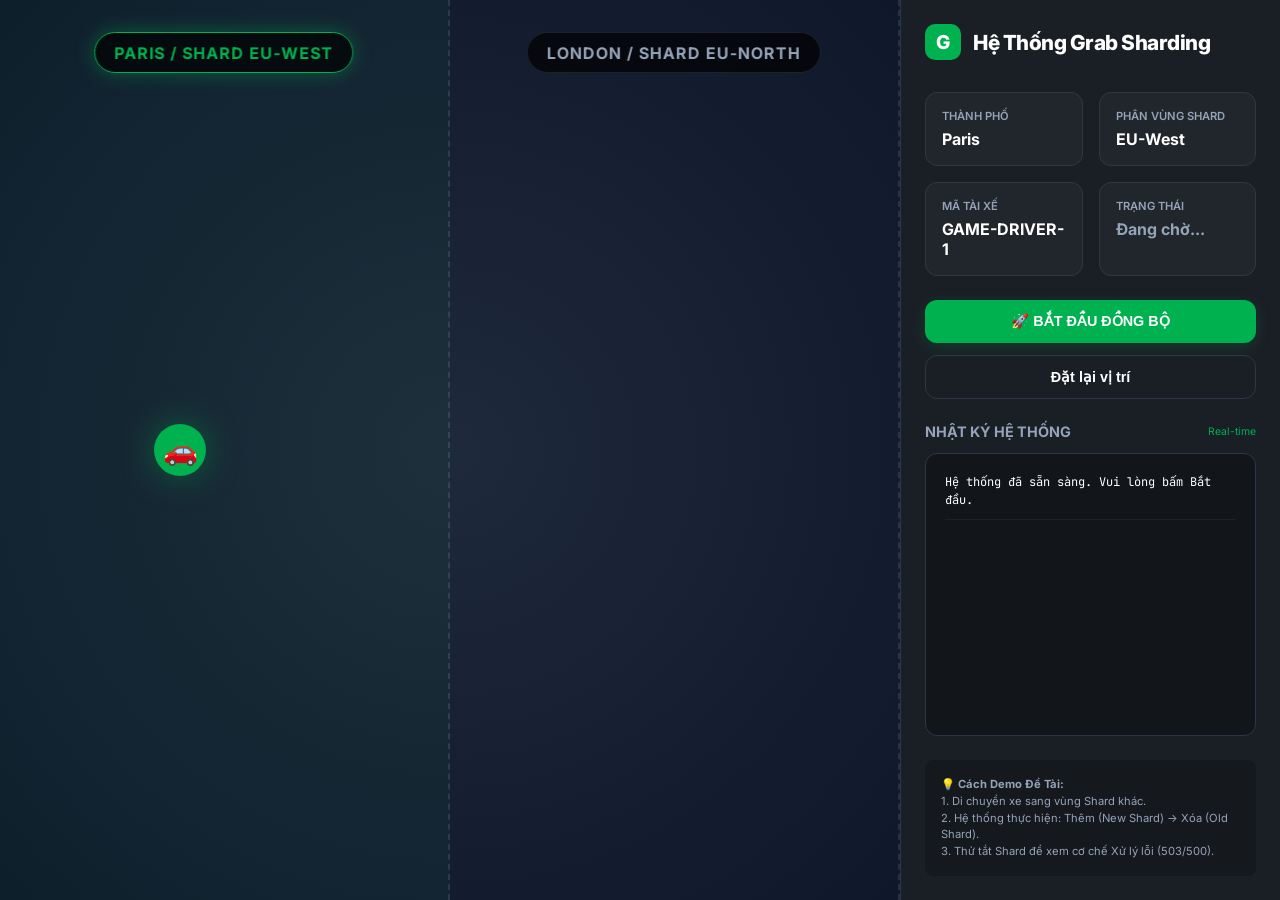
==== gateway/templates/game.html @ 64653b92 "Day du an len github" ====
<!DOCTYPE html>
<html lang="vi">
<head>
    <meta charset="UTF-8">
    <meta name="viewport" content="width=device-width, initial-scale=1.0">
    <title>Bảng Điều Khiển Geo-Sharding - Grab Clone</title>
    <link rel="preconnect" href="https://fonts.googleapis.com">
    <link rel="preconnect" href="https://fonts.gstatic.com" crossorigin>
    <link href="https://fonts.googleapis.com/css2?family=Inter:wght@400;600;700;800&family=JetBrains+Mono&display=swap" rel="stylesheet">
    <style>
        :root {
            --primary: #00B14F; /* Màu xanh Grab */
            --primary-glow: rgba(0, 177, 79, 0.4);
            --bg-dark: #0A0E12;
            --card-bg: #1A1F26;
            --text-main: #FFFFFF;
            --text-muted: #94A3B8;
            --danger: #EF4444;
            --warning: #F59E0B;
            --success: #10B981;
            --border-color: #2D3748;
            --font-family: 'Inter', system-ui, -apple-system, sans-serif;
        }

        * { margin: 0; padding: 0; box-sizing: border-box; }

        body {
            background-color: var(--bg-dark);
            color: var(--text-main);
            font-family: var(--font-family);
            overflow: hidden;
            height: 100vh;
            width: 100vw;
        }

        .app-container {
            display: grid;
            grid-template-columns: 1fr 380px;
            height: 100vh;
        }

        /* Vùng bản đồ */
        .game-viewport {
            position: relative;
            overflow: hidden;
            background: radial-gradient(circle at center, #1e293b 0%, #0f172a 100%);
            cursor: crosshair;
        }

        #map-grid {
            position: absolute;
            top: 0;
            left: 0;
            width: 100%;
            height: 100%;
            display: flex;
        }

        .region {
            width: 50%;
            height: 100%;
            position: relative;
            border-right: 2px dashed rgba(255, 255, 255, 0.1);
            transition: background 0.3s ease;
        }

        .region-label {
            position: absolute;
            top: 2rem;
            left: 50%;
            transform: translateX(-50%);
            background: rgba(0, 0, 0, 0.7);
            backdrop-filter: blur(10px);
            padding: 0.6rem 1.2rem;
            border-radius: 9999px;
            border: 1px solid rgba(255, 255, 255, 0.1);
            font-weight: 700;
            letter-spacing: 1px;
            color: var(--text-muted);
            pointer-events: none;
            z-index: 10;
            text-transform: uppercase;
            white-space: nowrap;
        }

        .region.active {
            background: rgba(0, 177, 79, 0.05);
        }

        .region.active .region-label {
            color: var(--primary);
            border-color: var(--primary);
            box-shadow: 0 0 20px var(--primary-glow);
        }

        /* Nhân vật xe */
        #player {
            position: absolute;
            width: 52px;
            height: 52px;
            background: var(--primary);
            border-radius: 50%;
            transform: translate(-50%, -50%);
            box-shadow: 0 0 35px var(--primary-glow);
            display: flex;
            align-items: center;
            justify-content: center;
            z-index: 100;
            cursor: grab;
            transition: transform 0.1s linear;
        }

        #player::after { content: "🚗"; font-size: 28px; }
        #player:active { cursor: grabbing; transform: translate(-50%, -50%) scale(1.1); }

        /* Bảng điều khiển */
        .side-panel {
            background: var(--card-bg);
            border-left: 1px solid var(--border-color);
            padding: 1.5rem;
            display: flex;
            flex-direction: column;
            gap: 1.5rem;
            overflow-y: auto;
            box-shadow: -10px 0 30px rgba(0,0,0,0.5);
        }

        .brand { display: flex; align-items: center; gap: 0.75rem; margin-bottom: 0.5rem; }
        .brand .logo {
            width: 36px; height: 36px; background: var(--primary);
            border-radius: 10px; display: flex; align-items: center; justify-content: center;
            color: white; font-weight: 800; font-size: 1.2rem;
        }
        .brand h2 { font-size: 1.3rem; font-weight: 800; letter-spacing: -0.5px; }

        .stats-grid { display: grid; grid-template-columns: 1fr 1fr; gap: 1rem; }
        .stat-card {
            background: rgba(255, 255, 255, 0.03); border: 1px solid var(--border-color);
            padding: 1rem; border-radius: 12px; transition: all 0.3s ease;
        }
        .stat-card:hover { border-color: var(--primary); background: rgba(0, 177, 79, 0.02); }
        .stat-label { font-size: 0.7rem; color: var(--text-muted); text-transform: uppercase; font-weight: 600; }
        .stat-value { font-size: 1rem; font-weight: 700; margin-top: 6px; color: var(--text-main); }

        .btn-group { display: flex; flex-direction: column; gap: 0.8rem; }
        .btn {
            padding: 0.8rem 1rem; border-radius: 12px; border: none;
            font-weight: 700; cursor: pointer; transition: all 0.2s ease;
            display: flex; align-items: center; justify-content: center; gap: 0.5rem;
            font-size: 0.9rem;
        }
        .btn-primary { background: var(--primary); color: white; box-shadow: 0 4px 15px rgba(0, 177, 79, 0.2); }
        .btn-primary:hover { transform: translateY(-2px); filter: brightness(1.1); }
        .btn-outline { background: transparent; border: 1px solid var(--border-color); color: var(--text-main); }
        .btn-outline:hover { background: rgba(255,255,255,0.05); }

        .log-container { flex: 1; display: flex; flex-direction: column; gap: 0.8rem; min-height: 0; }
        .log-header { display: flex; justify-content: space-between; align-items: center; }
        .log-header h3 { font-size: 0.9rem; text-transform: uppercase; color: var(--text-muted); }
        
        #log-list {
            background: rgba(0, 0, 0, 0.3); border-radius: 12px; padding: 1.2rem;
            font-family: 'JetBrains Mono', monospace; font-size: 0.75rem;
            overflow-y: auto; flex: 1; border: 1px solid var(--border-color);
            line-height: 1.5;
        }
        .log-entry { margin-bottom: 0.6rem; padding-bottom: 0.6rem; border-bottom: 1px solid rgba(255, 255, 255, 0.05); }
        .log-entry.success { color: var(--success); }
        .log-entry.error { color: var(--danger); font-weight: 600; }
        .log-entry.warning { color: var(--warning); }

        #failure-overlay { position: absolute; bottom: 2rem; right: 26rem; z-index: 1000; display: flex; flex-direction: column; gap: 0.8rem; }
        .alert { 
            padding: 1.2rem; border-radius: 10px; background: #1A1F26; border-left: 5px solid var(--danger);
            box-shadow: 0 15px 40px rgba(0,0,0,0.6); animation: slideIn 0.3s ease-out;
            min-width: 280px;
        }
        @keyframes slideIn { from { transform: translateX(50px); opacity: 0; } to { transform: translateX(0); opacity: 1; } }
    </style>
</head>
<body>
    <div class="app-container">
        <!-- Vùng Bản Đồ Thực Tế -->
        <main class="game-viewport">
            <div id="map-grid">
                <div class="region paris active">
                    <div class="region-label">PARIS / SHARD EU-WEST</div>
                </div>
                <div class="region london">
                    <div class="region-label">LONDON / SHARD EU-NORTH</div>
                </div>
            </div>
            
            <div id="player" title="Dùng WASD hoặc Kéo thả để di chuyển"></div>
            <div id="failure-overlay"></div>
        </main>

        <!-- Bảng Điều Khiển Bên Phải -->
        <aside class="side-panel">
            <div class="brand">
                <div class="logo">G</div>
                <h2>Hệ Thống Grab Sharding</h2>
            </div>

            <div class="stats-grid">
                <div class="stat-card">
                    <div class="stat-label">Thành Phố</div>
                    <div class="stat-value" id="current-city">Paris</div>
                </div>
                <div class="stat-card">
                    <div class="stat-label">Phân vùng Shard</div>
                    <div class="stat-value" id="shard-target">EU-West</div>
                </div>
                <div class="stat-card">
                    <div class="stat-label">Mã Tài Xế</div>
                    <div class="stat-value">GAME-DRIVER-1</div>
                </div>
                <div class="stat-card">
                    <div class="stat-label">Trạng Thái</div>
                    <div class="stat-value" id="op-status" style="color: var(--text-muted)">Đang chờ...</div>
                </div>
            </div>

            <div class="btn-group">
                <button class="btn btn-primary" id="btn-toggle">🚀 BẮT ĐẦU ĐỒNG BỘ</button>
                <button class="btn btn-outline" id="btn-reset">Đặt lại vị trí</button>
            </div>

            <div class="log-container">
                <div class="log-header">
                    <h3>Nhật Ký Hệ Thống</h3>
                    <span style="font-size: 0.65rem; color: var(--primary);">Real-time</span>
                </div>
                <div id="log-list">
                    <div class="log-entry">Hệ thống đã sẵn sàng. Vui lòng bấm Bắt đầu.</div>
                </div>
            </div>

            <div style="font-size: 0.7rem; color: var(--text-muted); line-height: 1.5; background: rgba(0,0,0,0.2); padding: 1rem; border-radius: 8px;">
                <p><b>💡 Cách Demo Đề Tài:</b></p>
                <p>1. Di chuyển xe sang vùng Shard khác.</p>
                <p>2. Hệ thống thực hiện: Thêm (New Shard) -> Xóa (Old Shard).</p>
                <p>3. Thử tắt Shard để xem cơ chế Xử lý lỗi (503/500).</p>
            </div>
        </aside>
    </div>

    <script>
        const DRIVER_ID = "GAME-DRIVER-1";
        const REVALIDATE_INTERVAL = 5000;

        class Game {
            constructor() {
                this.player = { x: 20, y: 50, speed: 1.8 };
                this.isRunning = false;
                this.timer = null;
                this.isDragging = false;
                this.keys = {};
                this.init();
            }

            init() {
                this.viewport = document.querySelector('.game-viewport');
                this.playerEl = document.getElementById('player');
                this.btnToggle = document.getElementById('btn-toggle');
                
                // Điều khiển phím
                window.addEventListener('keydown', e => this.keys[e.key.toLowerCase()] = true);
                window.addEventListener('keyup', e => this.keys[e.key.toLowerCase()] = false);
                
                // Điều khiển chuột
                this.playerEl.addEventListener('mousedown', () => { this.isDragging = true; });
                window.addEventListener('mouseup', () => { this.isDragging = false; });
                window.addEventListener('mousemove', e => {
                    if (!this.isDragging) return;
                    const r = this.viewport.getBoundingClientRect();
                    this.player.x = ((e.clientX - r.left) / r.width) * 100;
                    this.player.y = ((e.clientY - r.top) / r.height) * 100;
                });

                this.btnToggle.addEventListener('click', () => this.toggleRevalidate());
                document.getElementById('btn-reset').addEventListener('click', () => { 
                    this.player.x = 20; this.player.y = 50; 
                    this.log("Đã đặt lại vị trí về Paris", "warning");
                });

                this.gameLoop();
            }

            getCity(x) { return x < 50 ? "Paris" : "London"; }
            getLatLng(x, y) {
                const base = x < 50 ? { lat: 48.8566, lng: 2.3522 } : { lat: 51.5074, lng: -0.1278 };
                return { 
                    lat: base.lat + (y - 50) * 0.005, 
                    lng: base.lng + (x - 50) * 0.005 
                };
            }

            gameLoop() {
                if (!this.isDragging) {
                    if (this.keys['w'] || this.keys['arrowup']) this.player.y -= this.player.speed;
                    if (this.keys['s'] || this.keys['arrowdown']) this.player.y += this.player.speed;
                    if (this.keys['a'] || this.keys['arrowleft']) this.player.x -= this.player.speed;
                    if (this.keys['d'] || this.keys['arrowright']) this.player.x += this.player.speed;
                }
                
                this.player.x = Math.max(0, Math.min(100, this.player.x));
                this.player.y = Math.max(0, Math.min(100, this.player.y));
                
                this.playerEl.style.left = `${this.player.x}%`;
                this.playerEl.style.top = `${this.player.y}%`;
                
                const city = this.getCity(this.player.x);
                const shard = city === "Paris" ? "EU-West" : "EU-North";
                
                document.getElementById('current-city').textContent = city;
                document.getElementById('shard-target').textContent = shard;
                
                document.querySelectorAll('.region').forEach(r => {
                    const isParisRegion = r.classList.contains('paris');
                    r.classList.toggle('active', (isParisRegion && city === 'Paris') || (!isParisRegion && city === 'London'));
                });

                requestAnimationFrame(() => this.gameLoop());
            }

            toggleRevalidate() {
                this.isRunning = !this.isRunning;
                this.btnToggle.textContent = this.isRunning ? '🛑 DỪNG ĐỒNG BỘ' : '🚀 BẮT ĐẦU ĐỒNG BỘ';
                this.btnToggle.style.background = this.isRunning ? 'var(--danger)' : 'var(--primary)';
                
                if (this.isRunning) {
                    this.log("Hệ thống hoạt động. Đang gửi tọa độ...", "success");
                    this.timer = setInterval(() => this.revalidate(), REVALIDATE_INTERVAL);
                    this.revalidate();
                } else {
                    clearInterval(this.timer);
                    this.log("Đã tạm dừng đồng bộ.", "warning");
                    document.getElementById('op-status').textContent = "Đã dừng";
                }
            }

            async revalidate() {
                const x = Math.round(this.player.x);
                const y = Math.round(this.player.y);
                const city = this.getCity(this.player.x);
                const payload = { DriverID: DRIVER_ID, City: city, PosX: x, PosY: y };

                try {
                    const res = await fetch('/write', {
                        method: 'POST',
                        headers: { 'Content-Type': 'application/json' },
                        body: JSON.stringify(payload)
                    });

                    const data = await res.json();
                    
                    if (!res.ok) {
                        this.log(`LỖI HỆ THỐNG: ${data.error || 'Không xác định'}`, "error");
                        document.getElementById('op-status').textContent = "Lỗi " + res.status;
                        return;
                    }

                    const statusMsg = data.status === 'migrated' ? 'Đã di chuyển Shard' : 'Đã cập nhật';
                    document.getElementById('op-status').textContent = statusMsg;
                    document.getElementById('op-status').style.color = data.status === 'migrated' ? 'var(--warning)' : 'var(--success)';

                    if (data.status === 'migrated') {
                        this.log(`DI CHUYỂN: ${data.from} ➔ ${data.to}`, "warning");
                    } else {
                        this.log(`Đồng bộ thành công tới ${city}`);
                    }
                } catch (e) {
                    this.log("LỖI KẾT NỐI: Không thể gọi API Gateway", "error");
                    document.getElementById('op-status').textContent = "Mất kết nối";
                }
            }

            log(msg, type = "") {
                const list = document.getElementById('log-list');
                const entry = document.createElement('div');
                entry.className = `log-entry ${type}`;
                const time = new Date().toLocaleTimeString();
                entry.textContent = `[${time}] ${msg}`;
                list.prepend(entry);
                if (list.children.length > 30) list.removeChild(list.lastChild);
            }
        }

        window.onload = () => { new Game(); };
    </script>
</body>
</html>
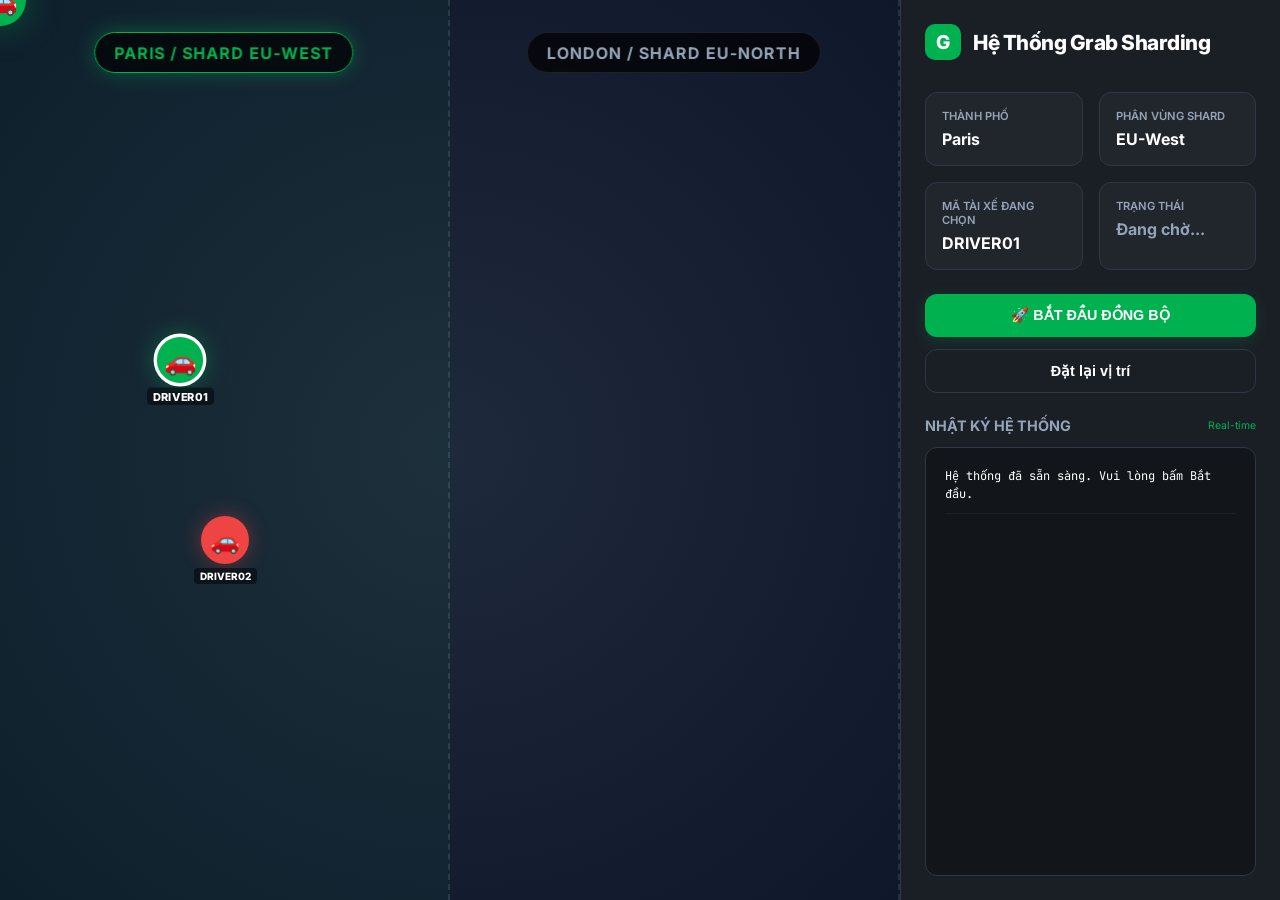
==== commit 34202aef: "Cap nhat lai giao dien web" ====
--- a/gateway/templates/game.html
+++ b/gateway/templates/game.html
@@ -213,7 +213,7 @@
                 </div>
                 <div class="stat-card">
                     <div class="stat-label">Mã Tài Xế</div>
-                    <div class="stat-value">GAME-DRIVER-1</div>
+                    <div class="stat-value">DRIVER01</div>
                 </div>
                 <div class="stat-card">
                     <div class="stat-label">Trạng Thái</div>
@@ -235,23 +235,21 @@
                     <div class="log-entry">Hệ thống đã sẵn sàng. Vui lòng bấm Bắt đầu.</div>
                 </div>
             </div>
-
-            <div style="font-size: 0.7rem; color: var(--text-muted); line-height: 1.5; background: rgba(0,0,0,0.2); padding: 1rem; border-radius: 8px;">
-                <p><b>💡 Cách Demo Đề Tài:</b></p>
-                <p>1. Di chuyển xe sang vùng Shard khác.</p>
-                <p>2. Hệ thống thực hiện: Thêm (New Shard) -> Xóa (Old Shard).</p>
-                <p>3. Thử tắt Shard để xem cơ chế Xử lý lỗi (503/500).</p>
-            </div>
         </aside>
     </div>
 
     <script>
-        const DRIVER_ID = "GAME-DRIVER-1";
-        const REVALIDATE_INTERVAL = 5000;
+        const REVALIDATE_INTERVAL = 4000;
 
         class Game {
             constructor() {
-                this.player = { x: 20, y: 50, speed: 1.8 };
+                // Khởi tạo 2 tài xế
+                this.drivers = [
+                    { id: "DRIVER01", x: 20, y: 40, color: '#00B14F', city: 'Paris', shard: 'EU-West' },
+                    { id: "DRIVER02", x: 25, y: 60, color: '#EF4444', city: 'Paris', shard: 'EU-West' }
+                ];
+                this.activeIndex = 0; // Tài xế đang được điều khiển
+                
                 this.isRunning = false;
                 this.timer = null;
                 this.isDragging = false;
@@ -261,64 +259,114 @@
 
             init() {
                 this.viewport = document.querySelector('.game-viewport');
-                this.playerEl = document.getElementById('player');
                 this.btnToggle = document.getElementById('btn-toggle');
+                this.failureOverlay = document.getElementById('failure-overlay');
                 
+                // Tạo các phần tử xe trên map
+                this.drivers.forEach((d, index) => {
+                    const el = document.createElement('div');
+                    el.id = `player-${index}`;
+                    el.className = 'driver-car';
+                    el.style.position = 'absolute';
+                    el.style.width = '48px';
+                    el.style.height = '48px';
+                    el.style.borderRadius = '50%';
+                    el.style.display = 'flex';
+                    el.style.alignItems = 'center';
+                    el.style.justifyContent = 'center';
+                    el.style.zIndex = '100';
+                    el.style.cursor = 'grab';
+                    el.style.background = d.color;
+                    el.style.boxShadow = `0 0 20px ${d.color}66`;
+                    el.innerHTML = `<span style="font-size: 24px">🚗</span><div style="position:absolute; bottom:-20px; font-size:10px; font-weight:800; background:rgba(0,0,0,0.5); padding:2px 6px; border-radius:4px; white-space:nowrap">${d.id}</div>`;
+                    
+                    el.addEventListener('mousedown', (e) => {
+                        this.activeIndex = index;
+                        this.isDragging = true;
+                        this.updateUI();
+                        e.stopPropagation();
+                    });
+
+                    this.viewport.appendChild(el);
+                    d.el = el;
+                });
+
                 // Điều khiển phím
-                window.addEventListener('keydown', e => this.keys[e.key.toLowerCase()] = true);
+                window.addEventListener('keydown', e => {
+                    this.keys[e.key.toLowerCase()] = true;
+                    // Phím 1, 2 để đổi tài xế
+                    if (e.key === '1') { this.activeIndex = 0; this.updateUI(); this.log("Đã chọn DRIVER01", "success"); }
+                    if (e.key === '2') { this.activeIndex = 1; this.updateUI(); this.log("Đã chọn DRIVER02", "success"); }
+                });
                 window.addEventListener('keyup', e => this.keys[e.key.toLowerCase()] = false);
                 
-                // Điều khiển chuột
-                this.playerEl.addEventListener('mousedown', () => { this.isDragging = true; });
+                // Kéo thả toàn cục
                 window.addEventListener('mouseup', () => { this.isDragging = false; });
                 window.addEventListener('mousemove', e => {
                     if (!this.isDragging) return;
                     const r = this.viewport.getBoundingClientRect();
-                    this.player.x = ((e.clientX - r.left) / r.width) * 100;
-                    this.player.y = ((e.clientY - r.top) / r.height) * 100;
+                    const d = this.drivers[this.activeIndex];
+                    d.x = ((e.clientX - r.left) / r.width) * 100;
+                    d.y = ((e.clientY - r.top) / r.height) * 100;
                 });
 
                 this.btnToggle.addEventListener('click', () => this.toggleRevalidate());
                 document.getElementById('btn-reset').addEventListener('click', () => { 
-                    this.player.x = 20; this.player.y = 50; 
-                    this.log("Đã đặt lại vị trí về Paris", "warning");
-                });
-
+                    this.drivers[0].x = 20; this.drivers[0].y = 40;
+                    this.drivers[1].x = 25; this.drivers[1].y = 60;
+                    this.log("Đã đặt lại vị trí đội xe", "warning");
+                });
+
+                this.updateUI();
                 this.gameLoop();
             }
 
             getCity(x) { return x < 50 ? "Paris" : "London"; }
-            getLatLng(x, y) {
-                const base = x < 50 ? { lat: 48.8566, lng: 2.3522 } : { lat: 51.5074, lng: -0.1278 };
-                return { 
-                    lat: base.lat + (y - 50) * 0.005, 
-                    lng: base.lng + (x - 50) * 0.005 
-                };
+
+            updateUI() {
+                const d = this.drivers[this.activeIndex];
+                document.getElementById('current-city').textContent = d.city;
+                document.getElementById('shard-target').textContent = d.shard;
+                document.getElementById('display-driver-id').textContent = d.id;
+                
+                // Highlight xe đang chọn
+                this.drivers.forEach((drv, idx) => {
+                    drv.el.style.border = (idx === this.activeIndex) ? "3px solid white" : "none";
+                    drv.el.style.transform = (idx === this.activeIndex) ? "translate(-50%, -50%) scale(1.1)" : "translate(-50%, -50%) scale(1)";
+                    drv.el.style.zIndex = (idx === this.activeIndex) ? "200" : "100";
+                });
             }
 
             gameLoop() {
+                // Di chuyển xe đang active
+                const d = this.drivers[this.activeIndex];
+                const speed = 1.8;
                 if (!this.isDragging) {
-                    if (this.keys['w'] || this.keys['arrowup']) this.player.y -= this.player.speed;
-                    if (this.keys['s'] || this.keys['arrowdown']) this.player.y += this.player.speed;
-                    if (this.keys['a'] || this.keys['arrowleft']) this.player.x -= this.player.speed;
-                    if (this.keys['d'] || this.keys['arrowright']) this.player.x += this.player.speed;
+                    if (this.keys['w'] || this.keys['arrowup']) d.y -= speed;
+                    if (this.keys['s'] || this.keys['arrowdown']) d.y += speed;
+                    if (this.keys['a'] || this.keys['arrowleft']) d.x -= speed;
+                    if (this.keys['d'] || this.keys['arrowright']) d.x += speed;
                 }
-                
-                this.player.x = Math.max(0, Math.min(100, this.player.x));
-                this.player.y = Math.max(0, Math.min(100, this.player.y));
-                
-                this.playerEl.style.left = `${this.player.x}%`;
-                this.playerEl.style.top = `${this.player.y}%`;
-                
-                const city = this.getCity(this.player.x);
-                const shard = city === "Paris" ? "EU-West" : "EU-North";
-                
-                document.getElementById('current-city').textContent = city;
-                document.getElementById('shard-target').textContent = shard;
-                
+
+                // Cập nhật vị trí và hiển thị cho TẤT CẢ các xe
+                this.drivers.forEach(drv => {
+                    drv.x = Math.max(2, Math.min(98, drv.x));
+                    drv.y = Math.max(2, Math.min(98, drv.y));
+                    drv.el.style.left = `${drv.x}%`;
+                    drv.el.style.top = `${drv.y}%`;
+                    
+                    drv.city = this.getCity(drv.x);
+                    drv.shard = drv.city === "Paris" ? "EU-West" : "EU-North";
+                });
+
+                // Update Active City UI
+                const activeCity = this.drivers[this.activeIndex].city;
+                document.getElementById('current-city').textContent = activeCity;
+                document.getElementById('shard-target').textContent = this.drivers[this.activeIndex].shard;
+
                 document.querySelectorAll('.region').forEach(r => {
                     const isParisRegion = r.classList.contains('paris');
-                    r.classList.toggle('active', (isParisRegion && city === 'Paris') || (!isParisRegion && city === 'London'));
+                    r.classList.toggle('active', (isParisRegion && activeCity === 'Paris') || (!isParisRegion && activeCity === 'London'));
                 });
 
                 requestAnimationFrame(() => this.gameLoop());
@@ -330,21 +378,30 @@
                 this.btnToggle.style.background = this.isRunning ? 'var(--danger)' : 'var(--primary)';
                 
                 if (this.isRunning) {
-                    this.log("Hệ thống hoạt động. Đang gửi tọa độ...", "success");
-                    this.timer = setInterval(() => this.revalidate(), REVALIDATE_INTERVAL);
-                    this.revalidate();
+                    this.log("Hệ thống đội xe hoạt động. Đang đồng bộ...", "success");
+                    this.timer = setInterval(() => this.revalidateAll(), REVALIDATE_INTERVAL);
+                    this.revalidateAll();
                 } else {
                     clearInterval(this.timer);
-                    this.log("Đã tạm dừng đồng bộ.", "warning");
+                    this.log("Đã dừng đồng bộ đội xe.", "warning");
                     document.getElementById('op-status').textContent = "Đã dừng";
                 }
             }
 
-            async revalidate() {
-                const x = Math.round(this.player.x);
-                const y = Math.round(this.player.y);
-                const city = this.getCity(this.player.x);
-                const payload = { DriverID: DRIVER_ID, City: city, PosX: x, PosY: y };
+            // Đồng bộ TẤT CẢ lái xe lên Gateway
+            async revalidateAll() {
+                for (const d of this.drivers) {
+                    await this.syncDriver(d);
+                }
+            }
+
+            async syncDriver(d) {
+                const payload = { 
+                    DriverID: d.id, 
+                    City: d.city, 
+                    Lat: Math.round(d.y), 
+                    Long: Math.round(d.x) 
+                };
 
                 try {
                     const res = await fetch('/write', {
@@ -352,27 +409,18 @@
                         headers: { 'Content-Type': 'application/json' },
                         body: JSON.stringify(payload)
                     });
-
                     const data = await res.json();
                     
-                    if (!res.ok) {
-                        this.log(`LỖI HỆ THỐNG: ${data.error || 'Không xác định'}`, "error");
-                        document.getElementById('op-status').textContent = "Lỗi " + res.status;
-                        return;
+                    if (data.status === 'migrated') {
+                        this.log(`DI TRÚ: ${d.id} ➔ ${data.to}`, "warning");
                     }
-
-                    const statusMsg = data.status === 'migrated' ? 'Đã di chuyển Shard' : 'Đã cập nhật';
-                    document.getElementById('op-status').textContent = statusMsg;
-                    document.getElementById('op-status').style.color = data.status === 'migrated' ? 'var(--warning)' : 'var(--success)';
-
-                    if (data.status === 'migrated') {
-                        this.log(`DI CHUYỂN: ${data.from} ➔ ${data.to}`, "warning");
-                    } else {
-                        this.log(`Đồng bộ thành công tới ${city}`);
+                    
+                    if (d.id === this.drivers[this.activeIndex].id) {
+                        document.getElementById('op-status').textContent = data.status === 'migrated' ? 'Vừa di trú' : 'Đã cập nhật';
+                        document.getElementById('op-status').style.color = data.status === 'migrated' ? 'var(--warning)' : 'var(--success)';
                     }
                 } catch (e) {
-                    this.log("LỖI KẾT NỐI: Không thể gọi API Gateway", "error");
-                    document.getElementById('op-status').textContent = "Mất kết nối";
+                    this.log(`LỖI: Mất kết nối khi đồng bộ ${d.id}`, "error");
                 }
             }
 
@@ -387,7 +435,13 @@
             }
         }
 
-        window.onload = () => { new Game(); };
+        window.onload = () => { 
+            // Khớp nhãn UI cho thông tin tài xế
+            const driverInfoCard = document.querySelectorAll('.stat-card')[2];
+            driverInfoCard.innerHTML = `<div class="stat-label">Mã Tài Xế Đang Chọn</div><div class="stat-value" id="display-driver-id">DRIVER01</div>`;
+            
+            new Game(); 
+        };
     </script>
 </body>
 </html>
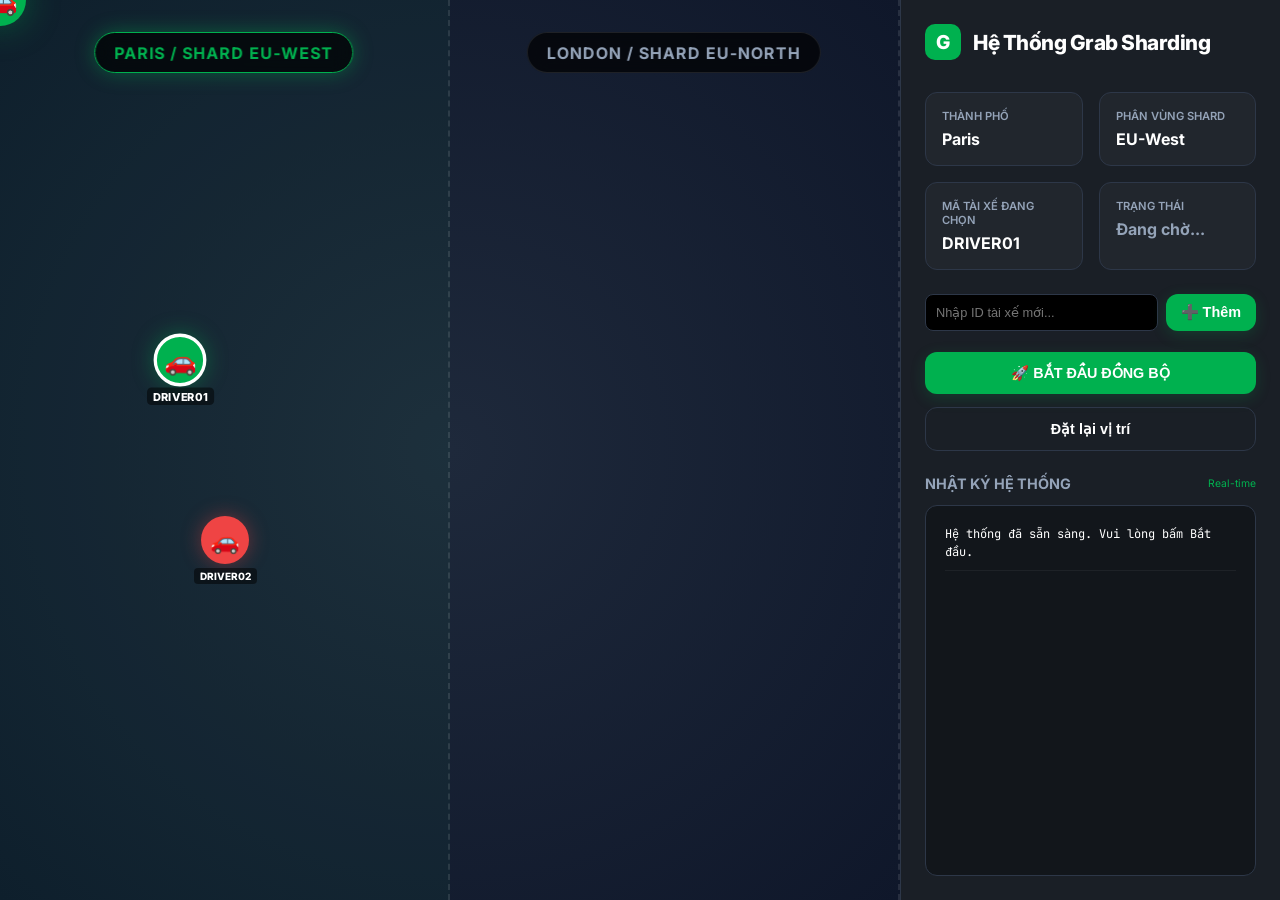
==== commit b4c6de41: "Them driver" ====
--- a/gateway/templates/game.html
+++ b/gateway/templates/game.html
@@ -222,6 +222,11 @@
             </div>
 
             <div class="btn-group">
+                <div style="display: flex; gap: 8px; margin-bottom: 8px;">
+                    <input type="text" id="new-driver-id" placeholder="Nhập ID tài xế mới..." 
+                           style="flex: 1; padding: 10px; border-radius: 8px; border: 1px solid var(--border-color); background: #000; color: #fff; font-size: 0.8rem;">
+                    <button class="btn btn-primary" id="btn-add-driver" style="padding: 10px 15px;">➕ Thêm</button>
+                </div>
                 <button class="btn btn-primary" id="btn-toggle">🚀 BẮT ĐẦU ĐỒNG BỘ</button>
                 <button class="btn btn-outline" id="btn-reset">Đặt lại vị trí</button>
             </div>
@@ -262,33 +267,36 @@
                 this.btnToggle = document.getElementById('btn-toggle');
                 this.failureOverlay = document.getElementById('failure-overlay');
                 
-                // Tạo các phần tử xe trên map
+                // Tạo các phần tử xe cho các tài xế ban đầu
                 this.drivers.forEach((d, index) => {
-                    const el = document.createElement('div');
-                    el.id = `player-${index}`;
-                    el.className = 'driver-car';
-                    el.style.position = 'absolute';
-                    el.style.width = '48px';
-                    el.style.height = '48px';
-                    el.style.borderRadius = '50%';
-                    el.style.display = 'flex';
-                    el.style.alignItems = 'center';
-                    el.style.justifyContent = 'center';
-                    el.style.zIndex = '100';
-                    el.style.cursor = 'grab';
-                    el.style.background = d.color;
-                    el.style.boxShadow = `0 0 20px ${d.color}66`;
-                    el.innerHTML = `<span style="font-size: 24px">🚗</span><div style="position:absolute; bottom:-20px; font-size:10px; font-weight:800; background:rgba(0,0,0,0.5); padding:2px 6px; border-radius:4px; white-space:nowrap">${d.id}</div>`;
-                    
-                    el.addEventListener('mousedown', (e) => {
-                        this.activeIndex = index;
-                        this.isDragging = true;
-                        this.updateUI();
-                        e.stopPropagation();
-                    });
-
-                    this.viewport.appendChild(el);
-                    d.el = el;
+                    this.createDriverElement(d, index);
+                });
+
+                // Xử lý nút Thêm tài xế
+                document.getElementById('btn-add-driver').addEventListener('click', () => {
+                    const input = document.getElementById('new-driver-id');
+                    const id = input.value.trim();
+                    if (!id) return;
+                    
+                    // Kiểm tra trùng ID
+                    if (this.drivers.find(d => d.id === id)) {
+                        this.log(`ID ${id} đã tồn tại!`, "error");
+                        return;
+                    }
+
+                    const newDriver = {
+                        id: id,
+                        x: 10 + Math.random() * 30, // Random vị trí ban đầu trong Paris
+                        y: 10 + Math.random() * 80,
+                        color: '#' + Math.floor(Math.random()*16777215).toString(16), // Màu ngẫu nhiên
+                        city: 'Paris',
+                        shard: 'EU-West'
+                    };
+
+                    this.drivers.push(newDriver);
+                    this.createDriverElement(newDriver, this.drivers.length - 1);
+                    this.log(`Đã thêm tài xế mới: ${id}`, "success");
+                    input.value = "";
                 });
 
                 // Điều khiển phím
@@ -306,8 +314,13 @@
                     if (!this.isDragging) return;
                     const r = this.viewport.getBoundingClientRect();
                     const d = this.drivers[this.activeIndex];
-                    d.x = ((e.clientX - r.left) / r.width) * 100;
-                    d.y = ((e.clientY - r.top) / r.height) * 100;
+                    
+                    // Tính toán vị trí % dựa trên mouse
+                    const newX = ((e.clientX - r.left) / r.width) * 100;
+                    const newY = ((e.clientY - r.top) / r.height) * 100;
+                    
+                    d.x = newX;
+                    d.y = newY;
                 });
 
                 this.btnToggle.addEventListener('click', () => this.toggleRevalidate());
@@ -319,6 +332,34 @@
 
                 this.updateUI();
                 this.gameLoop();
+            }
+
+            createDriverElement(d, index) {
+                const el = document.createElement('div');
+                el.id = `player-${index}`;
+                el.className = 'driver-car';
+                el.style.position = 'absolute';
+                el.style.width = '48px';
+                el.style.height = '48px';
+                el.style.borderRadius = '50%';
+                el.style.display = 'flex';
+                el.style.alignItems = 'center';
+                el.style.justifyContent = 'center';
+                el.style.zIndex = '100';
+                el.style.cursor = 'grab';
+                el.style.background = d.color;
+                el.style.boxShadow = `0 0 20px ${d.color}66`;
+                el.innerHTML = `<span style="font-size: 24px">🚗</span><div style="position:absolute; bottom:-20px; font-size:10px; font-weight:800; background:rgba(0,0,0,0.5); padding:2px 6px; border-radius:4px; white-space:nowrap">${d.id}</div>`;
+                
+                el.addEventListener('mousedown', (e) => {
+                    this.activeIndex = index;
+                    this.isDragging = true;
+                    this.updateUI();
+                    e.stopPropagation();
+                });
+
+                this.viewport.appendChild(el);
+                d.el = el;
             }
 
             getCity(x) { return x < 50 ? "Paris" : "London"; }
@@ -396,6 +437,7 @@
             }
 
             async syncDriver(d) {
+                const shardName = d.city === 'Paris' ? 'EU-West' : 'EU-North';
                 const payload = { 
                     DriverID: d.id, 
                     City: d.city, 
@@ -410,6 +452,11 @@
                         body: JSON.stringify(payload)
                     });
                     const data = await res.json();
+
+                    if (!res.ok) {
+                        this.log(`⛔ ${d.id}: Không có kết nối đến Shard ${shardName} (${d.city})`, "error");
+                        return;
+                    }
                     
                     if (data.status === 'migrated') {
                         this.log(`DI TRÚ: ${d.id} ➔ ${data.to}`, "warning");
@@ -420,7 +467,7 @@
                         document.getElementById('op-status').style.color = data.status === 'migrated' ? 'var(--warning)' : 'var(--success)';
                     }
                 } catch (e) {
-                    this.log(`LỖI: Mất kết nối khi đồng bộ ${d.id}`, "error");
+                    this.log(`⛔ Không có kết nối đến hệ thống`, "error");
                 }
             }
 
